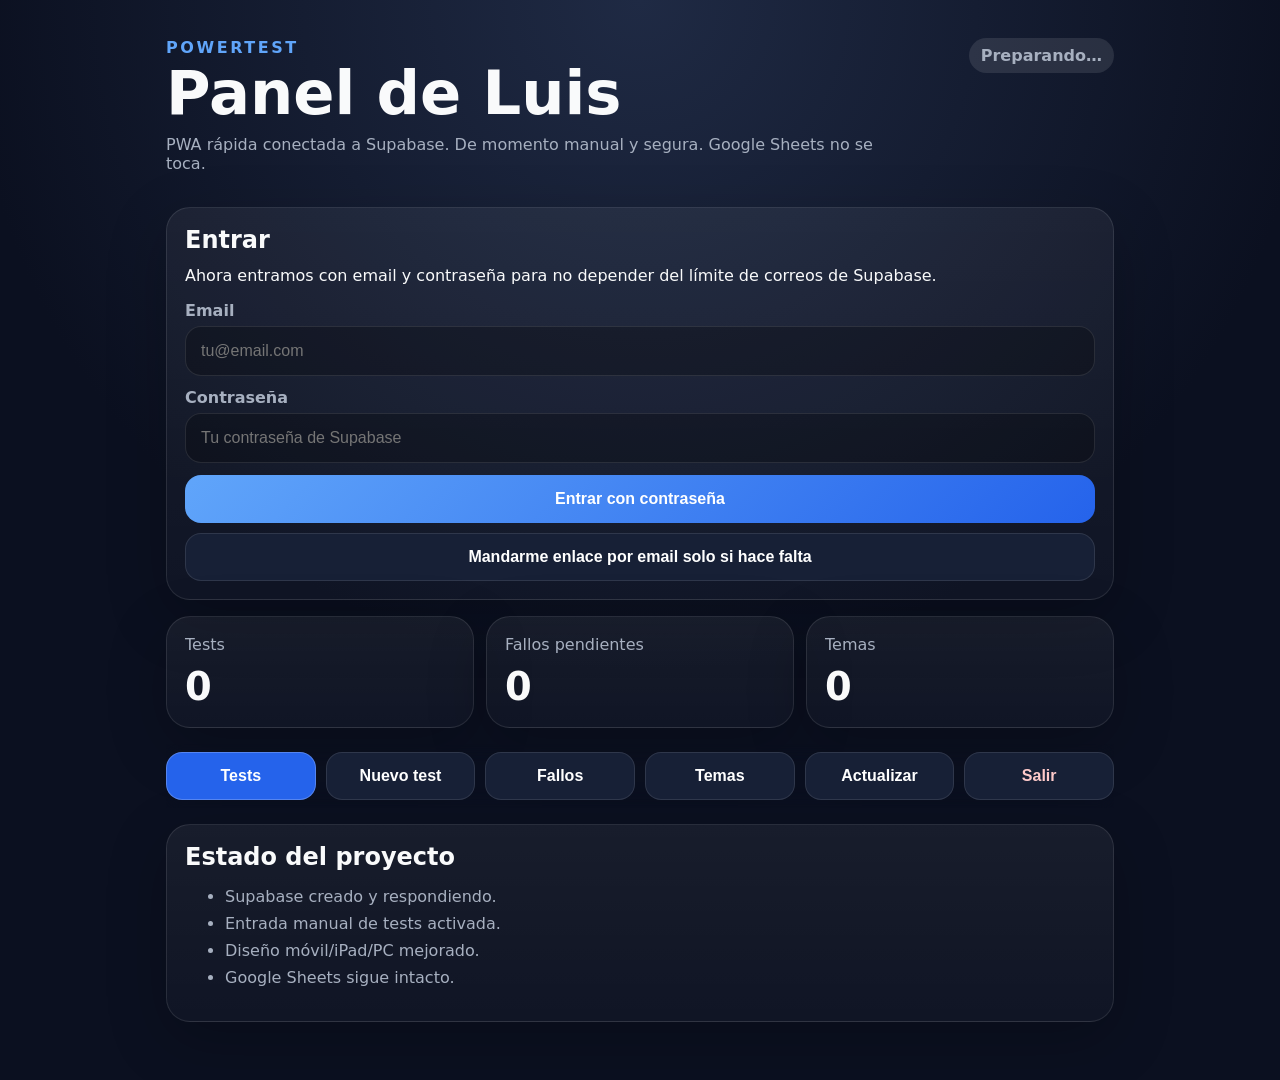
==== index.html @ 5dae1fe8 "Publicar primera PWA PowerTest" ====
<!doctype html>
<html lang="es">
<head>
  <meta charset="utf-8" />
  <meta name="viewport" content="width=device-width, initial-scale=1, viewport-fit=cover" />
  <meta name="theme-color" content="#111827" />
  <title>PowerTest Luis</title>
  <link rel="manifest" href="manifest.webmanifest" />
  <link rel="stylesheet" href="styles.css?v=3" />
</head>
<body>
  <main class="app-shell">
    <header class="hero">
      <div>
        <p class="eyebrow">PowerTest</p>
        <h1>Panel de Luis</h1>
        <p class="subtitle">PWA rápida conectada a Supabase. De momento manual y segura. Google Sheets no se toca.</p>
      </div>
      <div class="status-pill" id="connectionStatus">Preparando…</div>
    </header>

    <section class="card" id="loginCard">
      <h2>Entrar</h2>
      <p>Ahora entramos con email y contraseña para no depender del límite de correos de Supabase.</p>
      <label for="emailInput">Email</label>
      <input id="emailInput" type="email" placeholder="tu@email.com" autocomplete="email" />
      <label for="passwordInput">Contraseña</label>
      <input id="passwordInput" type="password" placeholder="Tu contraseña de Supabase" autocomplete="current-password" />
      <button id="loginBtn" class="primary">Entrar con contraseña</button>
      <button id="magicLinkBtn" class="secondary full" type="button">Mandarme enlace por email solo si hace falta</button>
      <p class="small" id="loginMessage"></p>
    </section>

    <section class="grid" id="dashboard" hidden>
      <article class="card metric">
        <span class="metric-label">Tests</span>
        <strong id="testsCount">0</strong>
      </article>
      <article class="card metric">
        <span class="metric-label">Fallos pendientes</span>
        <strong id="fallosCount">0</strong>
      </article>
      <article class="card metric">
        <span class="metric-label">Temas</span>
        <strong id="temasCount">0</strong>
      </article>
    </section>

    <section class="actions" id="actions" hidden>
      <button data-view="tests" class="tab active">Tests</button>
      <button data-view="new" class="tab">Nuevo test</button>
      <button data-view="fallos" class="tab">Fallos</button>
      <button data-view="temas" class="tab">Temas</button>
      <button id="refreshBtn" class="secondary">Actualizar</button>
      <button id="logoutBtn" class="secondary danger">Salir</button>
    </section>

    <section class="card" id="newTestCard" hidden>
      <h2>Meter test manual</h2>
      <p class="small">Úsalo para probar la base. Más adelante conectaremos PowerTest real para que entre solo.</p>
      <form id="testForm" class="test-form">
        <label for="testNombre">Nombre del test</label>
        <input id="testNombre" type="text" placeholder="Ejemplo: Test Constitución 1" required />

        <div class="form-grid">
          <div>
            <label for="testTotal">Preguntas</label>
            <input id="testTotal" type="number" min="0" inputmode="numeric" placeholder="100" />
          </div>
          <div>
            <label for="testAciertos">Aciertos</label>
            <input id="testAciertos" type="number" min="0" inputmode="numeric" placeholder="75" />
          </div>
          <div>
            <label for="testFallos">Fallos</label>
            <input id="testFallos" type="number" min="0" inputmode="numeric" placeholder="20" />
          </div>
          <div>
            <label for="testNoRespondidas">Sin responder</label>
            <input id="testNoRespondidas" type="number" min="0" inputmode="numeric" placeholder="5" />
          </div>
        </div>

        <div class="form-grid two">
          <div>
            <label for="testPorcentaje">Porcentaje</label>
            <input id="testPorcentaje" type="number" min="0" max="100" step="0.01" inputmode="decimal" placeholder="Se calcula solo" />
          </div>
          <div>
            <label for="testTema">Tema principal</label>
            <input id="testTema" type="text" placeholder="Ejemplo: Tema 1" />
          </div>
        </div>

        <button class="primary" id="saveTestBtn" type="submit">Guardar test en Supabase</button>
        <p class="small" id="testFormMessage"></p>
      </form>
    </section>

    <section class="card" id="contentCard" hidden>
      <div class="section-title-row">
        <h2 id="contentTitle">Últimos tests</h2>
        <span class="small" id="lastUpdateText"></span>
      </div>
      <div id="contentArea" class="list-area">Cargando…</div>
    </section>

    <section class="card info">
      <h2>Estado del proyecto</h2>
      <ul>
        <li>Supabase creado y respondiendo.</li>
        <li>Entrada manual de tests activada.</li>
        <li>Diseño móvil/iPad/PC mejorado.</li>
        <li>Google Sheets sigue intacto.</li>
      </ul>
    </section>
  </main>

  <script type="module" src="app.js?v=3"></script>
</body>
</html>
---- styles.css ----
:root {
  color-scheme: dark;
  --bg: #0b1020;
  --card: #111827;
  --card-2: #172036;
  --text: #f9fafb;
  --muted: #a7b0c0;
  --primary: #60a5fa;
  --primary-2: #2563eb;
  --danger: #ef4444;
  --ok: #34d399;
  --border: rgba(255,255,255,.10);
}

* { box-sizing: border-box; }

html { scroll-behavior: smooth; }

body {
  margin: 0;
  font-family: system-ui, -apple-system, BlinkMacSystemFont, "Segoe UI", sans-serif;
  background: radial-gradient(circle at top, #1f2a44 0, var(--bg) 42rem);
  color: var(--text);
}

.app-shell {
  width: min(980px, 100%);
  margin: 0 auto;
  padding: 16px;
  padding-bottom: 42px;
}

.hero {
  min-height: 150px;
  display: flex;
  justify-content: space-between;
  gap: 20px;
  align-items: flex-start;
  padding: 22px 0 18px;
}

.eyebrow {
  color: var(--primary);
  text-transform: uppercase;
  letter-spacing: .16em;
  font-weight: 800;
  margin: 0 0 8px;
}

h1, h2, h3, p { margin-top: 0; }
h1 { font-size: clamp(2.1rem, 9vw, 3.8rem); line-height: .95; margin-bottom: 12px; }
h2 { margin-bottom: 12px; }
.subtitle { color: var(--muted); max-width: 46rem; }

.card {
  background: linear-gradient(180deg, rgba(255,255,255,.055), rgba(255,255,255,.025));
  border: 1px solid var(--border);
  border-radius: 24px;
  padding: 18px;
  box-shadow: 0 18px 60px rgba(0,0,0,.22);
  margin-bottom: 16px;
}

.status-pill {
  padding: 8px 12px;
  border-radius: 999px;
  background: rgba(255,255,255,.10);
  color: var(--muted);
  white-space: nowrap;
  font-weight: 800;
}
.status-pill.ok { color: #052e1c; background: var(--ok); }
.status-pill.error { color: #450a0a; background: #fca5a5; }

label { display: block; color: var(--muted); margin-bottom: 6px; font-weight: 700; }
input {
  width: 100%;
  border: 1px solid var(--border);
  background: rgba(0,0,0,.25);
  color: var(--text);
  border-radius: 16px;
  padding: 15px;
  font-size: 1rem;
  margin-bottom: 12px;
  outline: none;
}
input:focus {
  border-color: var(--primary);
  box-shadow: 0 0 0 4px rgba(96,165,250,.14);
}

button {
  appearance: none;
  border: 0;
  border-radius: 16px;
  padding: 14px 16px;
  color: white;
  font-weight: 800;
  font-size: 1rem;
  cursor: pointer;
  min-height: 48px;
  transition: transform .12s ease, opacity .12s ease, background .12s ease;
}
button:active { transform: scale(.98); }
button:disabled { opacity: .55; cursor: wait; }

.primary { background: linear-gradient(135deg, var(--primary), var(--primary-2)); width: 100%; }
.secondary, .tab { background: var(--card-2); border: 1px solid var(--border); }
.secondary.full { width: 100%; margin-top: 10px; }
.secondary.danger { color: #fecaca; }
.tab.active { background: var(--primary-2); border-color: rgba(255,255,255,.22); }

.grid {
  display: grid;
  grid-template-columns: repeat(3, 1fr);
  gap: 12px;
  margin-bottom: 16px;
}

.metric { margin-bottom: 0; }
.metric-label { color: var(--muted); display: block; margin-bottom: 10px; }
.metric strong { font-size: 2.4rem; }

.actions {
  position: sticky;
  top: 0;
  z-index: 5;
  display: grid;
  grid-template-columns: repeat(6, 1fr);
  gap: 10px;
  margin-bottom: 16px;
  padding: 8px 0;
  backdrop-filter: blur(10px);
}

.form-grid {
  display: grid;
  grid-template-columns: repeat(4, 1fr);
  gap: 10px;
}
.form-grid.two { grid-template-columns: 1fr 1fr; }

.test-form { margin-top: 14px; }

.section-title-row,
.item-top {
  display: flex;
  align-items: flex-start;
  justify-content: space-between;
  gap: 12px;
}

.list-area {
  display: grid;
  gap: 12px;
}

.item {
  background: rgba(0,0,0,.22);
  border: 1px solid var(--border);
  border-radius: 18px;
  padding: 14px;
}
.item h3 { margin-bottom: 8px; }
.item p { color: var(--muted); margin-bottom: 6px; }
.score {
  flex: 0 0 auto;
  color: #052e1c;
  background: var(--ok);
  border-radius: 999px;
  padding: 6px 10px;
}
.empty { color: var(--muted); padding: 18px; text-align: center; }
.small { color: var(--muted); font-size: .92rem; margin-bottom: 0; }
.error-text { color: #fecaca; }
.info li { margin-bottom: 8px; color: var(--muted); }

@media (max-width: 720px) {
  .app-shell { padding: 14px; }
  .hero { flex-direction: column; min-height: auto; }
  .grid { grid-template-columns: 1fr; }
  .actions { grid-template-columns: 1fr 1fr 1fr; }
  .form-grid, .form-grid.two { grid-template-columns: 1fr 1fr; }
}

@media (max-width: 420px) {
  .actions { grid-template-columns: 1fr 1fr; }
  .form-grid, .form-grid.two { grid-template-columns: 1fr; }
  .section-title-row, .item-top { flex-direction: column; }
}
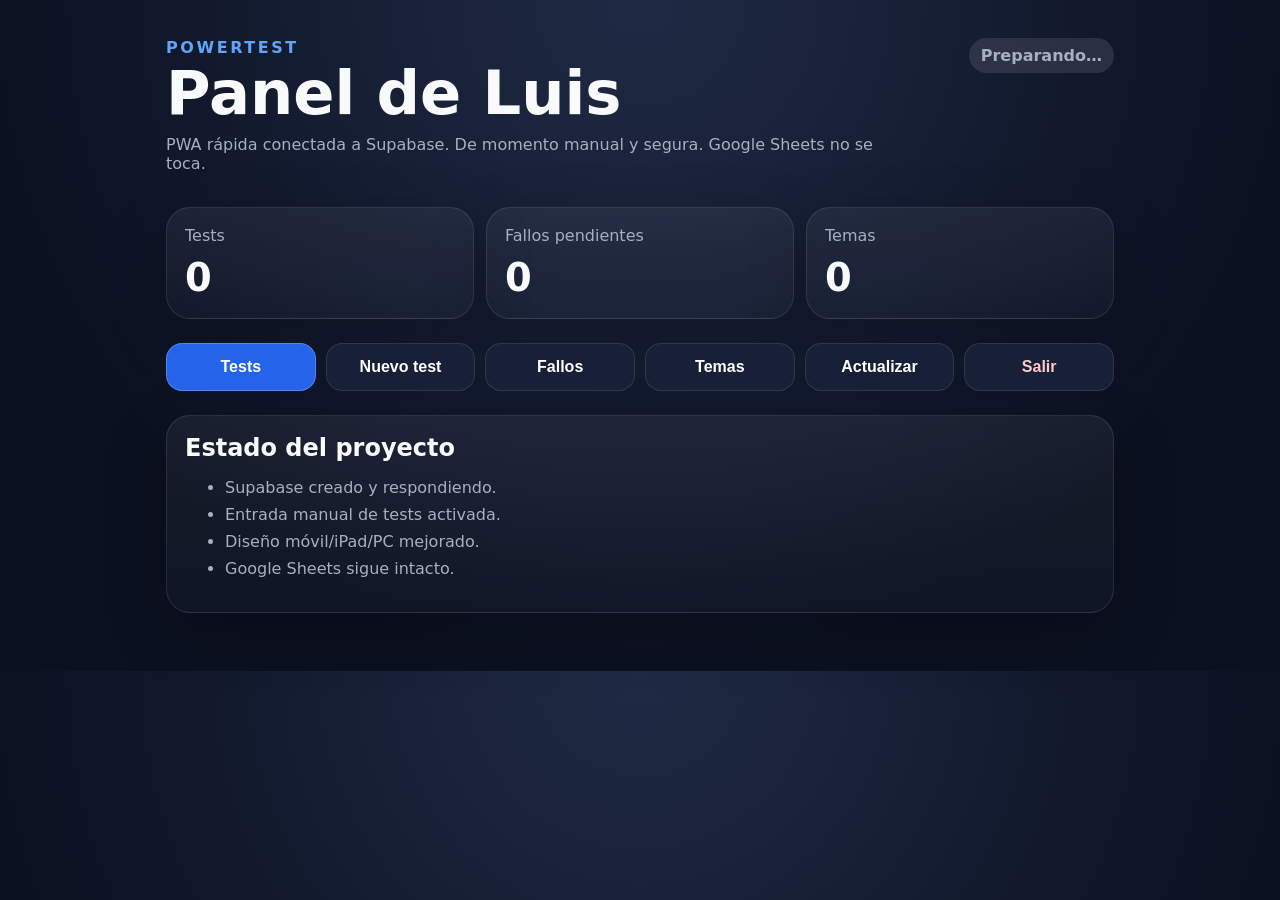
==== commit 7d9d3187: "Separar inicio de sesión del panel" ====
--- a/index.html
+++ b/index.html
@@ -5,8 +5,9 @@
   <meta name="viewport" content="width=device-width, initial-scale=1, viewport-fit=cover" />
   <meta name="theme-color" content="#111827" />
   <title>PowerTest Luis</title>
+  <link rel="icon" href="icon.svg" type="image/svg+xml" />
   <link rel="manifest" href="manifest.webmanifest" />
-  <link rel="stylesheet" href="styles.css?v=3" />
+  <link rel="stylesheet" href="styles.css?v=4" />
 </head>
 <body>
   <main class="app-shell">
@@ -18,18 +19,6 @@
       </div>
       <div class="status-pill" id="connectionStatus">Preparando…</div>
     </header>
-
-    <section class="card" id="loginCard">
-      <h2>Entrar</h2>
-      <p>Ahora entramos con email y contraseña para no depender del límite de correos de Supabase.</p>
-      <label for="emailInput">Email</label>
-      <input id="emailInput" type="email" placeholder="tu@email.com" autocomplete="email" />
-      <label for="passwordInput">Contraseña</label>
-      <input id="passwordInput" type="password" placeholder="Tu contraseña de Supabase" autocomplete="current-password" />
-      <button id="loginBtn" class="primary">Entrar con contraseña</button>
-      <button id="magicLinkBtn" class="secondary full" type="button">Mandarme enlace por email solo si hace falta</button>
-      <p class="small" id="loginMessage"></p>
-    </section>
 
     <section class="grid" id="dashboard" hidden>
       <article class="card metric">
@@ -116,6 +105,6 @@
     </section>
   </main>
 
-  <script type="module" src="app.js?v=3"></script>
+  <script type="module" src="app.js?v=4"></script>
 </body>
 </html>
--- a/styles.css
+++ b/styles.css
@@ -23,11 +23,61 @@
   color: var(--text);
 }
 
+body.login-page {
+  min-height: 100vh;
+  display: grid;
+  place-items: center;
+  background:
+    radial-gradient(circle at top left, rgba(96,165,250,.22), transparent 26rem),
+    radial-gradient(circle at bottom right, rgba(52,211,153,.15), transparent 24rem),
+    var(--bg);
+}
+
 .app-shell {
   width: min(980px, 100%);
   margin: 0 auto;
   padding: 16px;
   padding-bottom: 42px;
+}
+
+.login-shell {
+  width: min(1040px, 100%);
+  min-height: 100vh;
+  display: grid;
+  grid-template-columns: 1.05fr .95fr;
+  align-items: center;
+  gap: 28px;
+  padding: 24px;
+}
+
+.login-brand {
+  padding: 24px;
+}
+
+.login-card {
+  margin-bottom: 0;
+  padding: 24px;
+  background: linear-gradient(180deg, rgba(255,255,255,.08), rgba(255,255,255,.03));
+}
+
+.login-form {
+  margin-top: 22px;
+}
+
+.login-points {
+  display: flex;
+  flex-wrap: wrap;
+  gap: 10px;
+  margin-top: 24px;
+}
+
+.login-points span {
+  border: 1px solid var(--border);
+  border-radius: 999px;
+  background: rgba(255,255,255,.07);
+  color: var(--muted);
+  font-weight: 800;
+  padding: 10px 12px;
 }
 
 .hero {
@@ -177,6 +227,9 @@
 
 @media (max-width: 720px) {
   .app-shell { padding: 14px; }
+  .login-shell { grid-template-columns: 1fr; align-content: center; padding: 16px; }
+  .login-brand { padding: 8px 4px; }
+  .login-card { padding: 18px; }
   .hero { flex-direction: column; min-height: auto; }
   .grid { grid-template-columns: 1fr; }
   .actions { grid-template-columns: 1fr 1fr 1fr; }
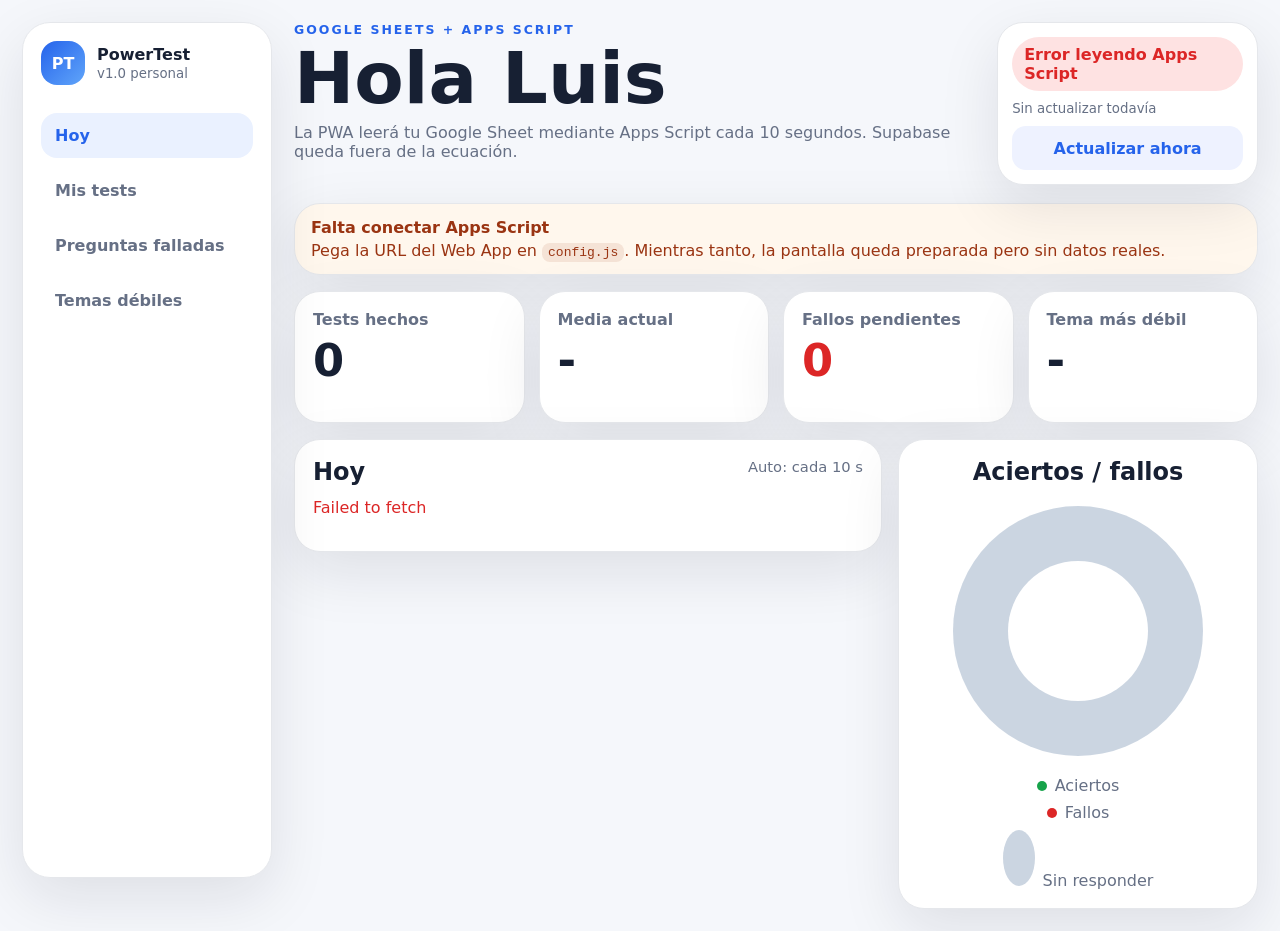
==== commit f5176319: "feat: conectar PWA con Google Sheets - Sustituye Supabase por Apps Script como fuente de datos  - Añ" ====
--- a/index.html
+++ b/index.html
@@ -3,107 +3,93 @@
 <head>
   <meta charset="utf-8" />
   <meta name="viewport" content="width=device-width, initial-scale=1, viewport-fit=cover" />
-  <meta name="theme-color" content="#111827" />
+  <meta name="theme-color" content="#f5f7fb" />
   <title>PowerTest Luis</title>
-  <link rel="icon" href="icon.svg" type="image/svg+xml" />
   <link rel="manifest" href="manifest.webmanifest" />
   <link rel="stylesheet" href="styles.css?v=4" />
 </head>
 <body>
   <main class="app-shell">
-    <header class="hero">
-      <div>
-        <p class="eyebrow">PowerTest</p>
-        <h1>Panel de Luis</h1>
-        <p class="subtitle">PWA rápida conectada a Supabase. De momento manual y segura. Google Sheets no se toca.</p>
+    <aside class="side-nav" aria-label="Menú principal">
+      <div class="brand">
+        <span class="logo">PT</span>
+        <div>
+          <strong>PowerTest</strong>
+          <small>v1.0 personal</small>
+        </div>
       </div>
-      <div class="status-pill" id="connectionStatus">Preparando…</div>
-    </header>
+      <button data-view="hoy" class="nav-btn active">Hoy</button>
+      <button data-view="tests" class="nav-btn">Mis tests</button>
+      <button data-view="fallos" class="nav-btn">Preguntas falladas</button>
+      <button data-view="temas" class="nav-btn">Temas débiles</button>
+    </aside>
 
-    <section class="grid" id="dashboard" hidden>
-      <article class="card metric">
-        <span class="metric-label">Tests</span>
-        <strong id="testsCount">0</strong>
-      </article>
-      <article class="card metric">
-        <span class="metric-label">Fallos pendientes</span>
-        <strong id="fallosCount">0</strong>
-      </article>
-      <article class="card metric">
-        <span class="metric-label">Temas</span>
-        <strong id="temasCount">0</strong>
-      </article>
-    </section>
+    <section class="main-panel">
+      <header class="hero">
+        <div>
+          <p class="eyebrow">Google Sheets + Apps Script</p>
+          <h1>Hola Luis</h1>
+          <p class="subtitle">La PWA leerá tu Google Sheet mediante Apps Script cada 10 segundos. Supabase queda fuera de la ecuación.</p>
+        </div>
+        <div class="status-card">
+          <span class="status-pill" id="connectionStatus">Preparando…</span>
+          <small id="lastUpdateText">Sin actualizar todavía</small>
+          <button id="refreshBtn" class="secondary">Actualizar ahora</button>
+        </div>
+      </header>
 
-    <section class="actions" id="actions" hidden>
-      <button data-view="tests" class="tab active">Tests</button>
-      <button data-view="new" class="tab">Nuevo test</button>
-      <button data-view="fallos" class="tab">Fallos</button>
-      <button data-view="temas" class="tab">Temas</button>
-      <button id="refreshBtn" class="secondary">Actualizar</button>
-      <button id="logoutBtn" class="secondary danger">Salir</button>
-    </section>
+      <section class="setup-warning" id="setupWarning">
+        <strong>Falta conectar Apps Script</strong>
+        <span>Pega la URL del Web App en <code>config.js</code>. Mientras tanto, la pantalla queda preparada pero sin datos reales.</span>
+      </section>
 
-    <section class="card" id="newTestCard" hidden>
-      <h2>Meter test manual</h2>
-      <p class="small">Úsalo para probar la base. Más adelante conectaremos PowerTest real para que entre solo.</p>
-      <form id="testForm" class="test-form">
-        <label for="testNombre">Nombre del test</label>
-        <input id="testNombre" type="text" placeholder="Ejemplo: Test Constitución 1" required />
+      <section class="grid" id="dashboard">
+        <article class="card metric">
+          <span class="metric-label">Tests hechos</span>
+          <strong id="testsCount">0</strong>
+        </article>
+        <article class="card metric">
+          <span class="metric-label">Media actual</span>
+          <strong id="averageScore">-</strong>
+        </article>
+        <article class="card metric danger-card">
+          <span class="metric-label">Fallos pendientes</span>
+          <strong id="fallosCount">0</strong>
+        </article>
+        <article class="card metric">
+          <span class="metric-label">Tema más débil</span>
+          <strong id="weakTopic">-</strong>
+        </article>
+      </section>
 
-        <div class="form-grid">
-          <div>
-            <label for="testTotal">Preguntas</label>
-            <input id="testTotal" type="number" min="0" inputmode="numeric" placeholder="100" />
+      <section class="content-layout">
+        <section class="card" id="contentCard">
+          <div class="section-title-row">
+            <h2 id="contentTitle">Hoy</h2>
+            <span class="small" id="autoRefreshText">Auto: cada 10 s</span>
           </div>
-          <div>
-            <label for="testAciertos">Aciertos</label>
-            <input id="testAciertos" type="number" min="0" inputmode="numeric" placeholder="75" />
+          <div id="contentArea" class="list-area">Cargando…</div>
+        </section>
+
+        <section class="card chart-card">
+          <h2>Aciertos / fallos</h2>
+          <div class="donut" id="donutChart" style="--good: 0; --bad: 0; --empty: 100;"></div>
+          <div class="legend">
+            <span><i class="dot good"></i>Aciertos</span>
+            <span><i class="dot bad"></i>Fallos</span>
+            <span><i class="dot empty"></i>Sin responder</span>
           </div>
-          <div>
-            <label for="testFallos">Fallos</label>
-            <input id="testFallos" type="number" min="0" inputmode="numeric" placeholder="20" />
-          </div>
-          <div>
-            <label for="testNoRespondidas">Sin responder</label>
-            <input id="testNoRespondidas" type="number" min="0" inputmode="numeric" placeholder="5" />
-          </div>
-        </div>
-
-        <div class="form-grid two">
-          <div>
-            <label for="testPorcentaje">Porcentaje</label>
-            <input id="testPorcentaje" type="number" min="0" max="100" step="0.01" inputmode="decimal" placeholder="Se calcula solo" />
-          </div>
-          <div>
-            <label for="testTema">Tema principal</label>
-            <input id="testTema" type="text" placeholder="Ejemplo: Tema 1" />
-          </div>
-        </div>
-
-        <button class="primary" id="saveTestBtn" type="submit">Guardar test en Supabase</button>
-        <p class="small" id="testFormMessage"></p>
-      </form>
-    </section>
-
-    <section class="card" id="contentCard" hidden>
-      <div class="section-title-row">
-        <h2 id="contentTitle">Últimos tests</h2>
-        <span class="small" id="lastUpdateText"></span>
-      </div>
-      <div id="contentArea" class="list-area">Cargando…</div>
-    </section>
-
-    <section class="card info">
-      <h2>Estado del proyecto</h2>
-      <ul>
-        <li>Supabase creado y respondiendo.</li>
-        <li>Entrada manual de tests activada.</li>
-        <li>Diseño móvil/iPad/PC mejorado.</li>
-        <li>Google Sheets sigue intacto.</li>
-      </ul>
+        </section>
+      </section>
     </section>
   </main>
+
+  <nav class="bottom-nav" aria-label="Menú móvil">
+    <button data-view="hoy" class="nav-btn active">Hoy</button>
+    <button data-view="tests" class="nav-btn">Tests</button>
+    <button data-view="fallos" class="nav-btn">Fallos</button>
+    <button data-view="temas" class="nav-btn">Temas</button>
+  </nav>
 
   <script type="module" src="app.js?v=4"></script>
 </body>
--- a/styles.css
+++ b/styles.css
@@ -1,197 +1,179 @@
 :root {
-  color-scheme: dark;
-  --bg: #0b1020;
-  --card: #111827;
-  --card-2: #172036;
-  --text: #f9fafb;
-  --muted: #a7b0c0;
-  --primary: #60a5fa;
-  --primary-2: #2563eb;
-  --danger: #ef4444;
-  --ok: #34d399;
-  --border: rgba(255,255,255,.10);
+  color-scheme: light;
+  --bg: #f5f7fb;
+  --panel: #ffffff;
+  --card: #ffffff;
+  --text: #172033;
+  --muted: #667085;
+  --line: #e5e7eb;
+  --blue: #2563eb;
+  --blue-soft: #eaf1ff;
+  --green: #16a34a;
+  --green-soft: #dcfce7;
+  --yellow: #d97706;
+  --yellow-soft: #fef3c7;
+  --red: #dc2626;
+  --red-soft: #fee2e2;
+  --shadow: 0 20px 60px rgba(15, 23, 42, .10);
 }
 
 * { box-sizing: border-box; }
-
 html { scroll-behavior: smooth; }
-
 body {
   margin: 0;
-  font-family: system-ui, -apple-system, BlinkMacSystemFont, "Segoe UI", sans-serif;
-  background: radial-gradient(circle at top, #1f2a44 0, var(--bg) 42rem);
+  font-family: Inter, system-ui, -apple-system, BlinkMacSystemFont, "Segoe UI", sans-serif;
+  background: var(--bg);
   color: var(--text);
 }
 
-body.login-page {
+button, input { font: inherit; }
+button { cursor: pointer; }
+button:disabled { opacity: .55; cursor: wait; }
+
+.app-shell {
   min-height: 100vh;
   display: grid;
+  grid-template-columns: 250px 1fr;
+  gap: 22px;
+  padding: 22px;
+}
+
+.side-nav {
+  position: sticky;
+  top: 22px;
+  height: calc(100vh - 44px);
+  background: var(--panel);
+  border: 1px solid var(--line);
+  border-radius: 28px;
+  padding: 18px;
+  box-shadow: var(--shadow);
+  display: flex;
+  flex-direction: column;
+  gap: 10px;
+}
+
+.brand {
+  display: flex;
+  align-items: center;
+  gap: 12px;
+  margin-bottom: 18px;
+}
+.logo {
+  width: 44px;
+  height: 44px;
+  border-radius: 16px;
+  display: grid;
   place-items: center;
-  background:
-    radial-gradient(circle at top left, rgba(96,165,250,.22), transparent 26rem),
-    radial-gradient(circle at bottom right, rgba(52,211,153,.15), transparent 24rem),
-    var(--bg);
-}
-
-.app-shell {
-  width: min(980px, 100%);
-  margin: 0 auto;
-  padding: 16px;
-  padding-bottom: 42px;
-}
-
-.login-shell {
-  width: min(1040px, 100%);
-  min-height: 100vh;
-  display: grid;
-  grid-template-columns: 1.05fr .95fr;
-  align-items: center;
-  gap: 28px;
-  padding: 24px;
-}
-
-.login-brand {
-  padding: 24px;
-}
-
-.login-card {
-  margin-bottom: 0;
-  padding: 24px;
-  background: linear-gradient(180deg, rgba(255,255,255,.08), rgba(255,255,255,.03));
-}
-
-.login-form {
-  margin-top: 22px;
-}
-
-.login-points {
-  display: flex;
-  flex-wrap: wrap;
-  gap: 10px;
-  margin-top: 24px;
-}
-
-.login-points span {
-  border: 1px solid var(--border);
-  border-radius: 999px;
-  background: rgba(255,255,255,.07);
+  color: white;
+  background: linear-gradient(135deg, #2563eb, #60a5fa);
+  font-weight: 900;
+}
+.brand small { display: block; color: var(--muted); margin-top: 2px; }
+
+.nav-btn {
+  border: 0;
+  border-radius: 16px;
+  background: transparent;
   color: var(--muted);
+  padding: 13px 14px;
+  text-align: left;
   font-weight: 800;
-  padding: 10px 12px;
-}
-
+}
+.nav-btn.active {
+  background: var(--blue-soft);
+  color: var(--blue);
+}
+
+.main-panel {
+  min-width: 0;
+}
 .hero {
-  min-height: 150px;
   display: flex;
   justify-content: space-between;
-  gap: 20px;
   align-items: flex-start;
-  padding: 22px 0 18px;
-}
-
+  gap: 18px;
+  margin-bottom: 18px;
+}
 .eyebrow {
-  color: var(--primary);
+  margin: 0 0 8px;
+  color: var(--blue);
   text-transform: uppercase;
   letter-spacing: .16em;
-  font-weight: 800;
-  margin: 0 0 8px;
-}
-
+  font-size: .78rem;
+  font-weight: 900;
+}
 h1, h2, h3, p { margin-top: 0; }
-h1 { font-size: clamp(2.1rem, 9vw, 3.8rem); line-height: .95; margin-bottom: 12px; }
+h1 { font-size: clamp(2.4rem, 7vw, 4.5rem); line-height: .92; margin-bottom: 12px; }
 h2 { margin-bottom: 12px; }
-.subtitle { color: var(--muted); max-width: 46rem; }
-
-.card {
-  background: linear-gradient(180deg, rgba(255,255,255,.055), rgba(255,255,255,.025));
-  border: 1px solid var(--border);
-  border-radius: 24px;
-  padding: 18px;
-  box-shadow: 0 18px 60px rgba(0,0,0,.22);
-  margin-bottom: 16px;
-}
-
+.subtitle { color: var(--muted); max-width: 760px; }
+
+.status-card,
+.card,
+.setup-warning {
+  background: var(--card);
+  border: 1px solid var(--line);
+  border-radius: 26px;
+  box-shadow: var(--shadow);
+}
+.status-card {
+  min-width: 230px;
+  padding: 14px;
+  display: grid;
+  gap: 10px;
+}
+.status-card small { color: var(--muted); }
 .status-pill {
+  display: inline-flex;
+  justify-content: center;
   padding: 8px 12px;
   border-radius: 999px;
-  background: rgba(255,255,255,.10);
-  color: var(--muted);
-  white-space: nowrap;
-  font-weight: 800;
-}
-.status-pill.ok { color: #052e1c; background: var(--ok); }
-.status-pill.error { color: #450a0a; background: #fca5a5; }
-
-label { display: block; color: var(--muted); margin-bottom: 6px; font-weight: 700; }
-input {
-  width: 100%;
-  border: 1px solid var(--border);
-  background: rgba(0,0,0,.25);
-  color: var(--text);
-  border-radius: 16px;
-  padding: 15px;
-  font-size: 1rem;
-  margin-bottom: 12px;
-  outline: none;
-}
-input:focus {
-  border-color: var(--primary);
-  box-shadow: 0 0 0 4px rgba(96,165,250,.14);
-}
-
-button {
-  appearance: none;
+  background: var(--yellow-soft);
+  color: var(--yellow);
+  font-weight: 900;
+}
+.status-pill.ok { background: var(--green-soft); color: var(--green); }
+.status-pill.error { background: var(--red-soft); color: var(--red); }
+
+.secondary,
+.primary {
+  min-height: 44px;
   border: 0;
-  border-radius: 16px;
+  border-radius: 14px;
+  padding: 12px 14px;
+  font-weight: 900;
+}
+.secondary { background: #eef2ff; color: var(--blue); }
+.primary { background: var(--blue); color: white; }
+
+.setup-warning {
+  display: grid;
+  gap: 4px;
   padding: 14px 16px;
-  color: white;
-  font-weight: 800;
-  font-size: 1rem;
-  cursor: pointer;
-  min-height: 48px;
-  transition: transform .12s ease, opacity .12s ease, background .12s ease;
-}
-button:active { transform: scale(.98); }
-button:disabled { opacity: .55; cursor: wait; }
-
-.primary { background: linear-gradient(135deg, var(--primary), var(--primary-2)); width: 100%; }
-.secondary, .tab { background: var(--card-2); border: 1px solid var(--border); }
-.secondary.full { width: 100%; margin-top: 10px; }
-.secondary.danger { color: #fecaca; }
-.tab.active { background: var(--primary-2); border-color: rgba(255,255,255,.22); }
+  margin-bottom: 16px;
+  background: #fff7ed;
+  color: #9a3412;
+}
+.setup-warning[hidden] { display: none; }
+.setup-warning code { background: rgba(154, 52, 18, .10); padding: 2px 6px; border-radius: 8px; }
 
 .grid {
   display: grid;
-  grid-template-columns: repeat(3, 1fr);
-  gap: 12px;
+  grid-template-columns: repeat(4, minmax(0, 1fr));
+  gap: 14px;
   margin-bottom: 16px;
 }
-
-.metric { margin-bottom: 0; }
-.metric-label { color: var(--muted); display: block; margin-bottom: 10px; }
-.metric strong { font-size: 2.4rem; }
-
-.actions {
-  position: sticky;
-  top: 0;
-  z-index: 5;
-  display: grid;
-  grid-template-columns: repeat(6, 1fr);
-  gap: 10px;
-  margin-bottom: 16px;
-  padding: 8px 0;
-  backdrop-filter: blur(10px);
-}
-
-.form-grid {
-  display: grid;
-  grid-template-columns: repeat(4, 1fr);
-  gap: 10px;
-}
-.form-grid.two { grid-template-columns: 1fr 1fr; }
-
-.test-form { margin-top: 14px; }
-
+.card { padding: 18px; }
+.metric { min-height: 132px; }
+.metric-label { color: var(--muted); font-weight: 800; display: block; margin-bottom: 10px; }
+.metric strong { font-size: clamp(1.8rem, 5vw, 2.8rem); line-height: 1; }
+.danger-card strong { color: var(--red); }
+
+.content-layout {
+  display: grid;
+  grid-template-columns: minmax(0, 1.5fr) 360px;
+  gap: 16px;
+  align-items: start;
+}
 .section-title-row,
 .item-top {
   display: flex;
@@ -199,45 +181,87 @@
   justify-content: space-between;
   gap: 12px;
 }
-
-.list-area {
-  display: grid;
-  gap: 12px;
-}
-
+.small { color: var(--muted); font-size: .92rem; }
+.list-area { display: grid; gap: 12px; }
 .item {
-  background: rgba(0,0,0,.22);
-  border: 1px solid var(--border);
-  border-radius: 18px;
+  border: 1px solid var(--line);
+  border-radius: 20px;
   padding: 14px;
-}
+  background: #fbfdff;
+}
+.item.highlight { background: linear-gradient(135deg, #eff6ff, #ffffff); border-color: #bfdbfe; }
 .item h3 { margin-bottom: 8px; }
 .item p { color: var(--muted); margin-bottom: 6px; }
+.empty { color: var(--muted); text-align: center; padding: 28px 16px; }
+.error-text { color: var(--red); }
+
 .score {
   flex: 0 0 auto;
-  color: #052e1c;
-  background: var(--ok);
   border-radius: 999px;
   padding: 6px 10px;
-}
-.empty { color: var(--muted); padding: 18px; text-align: center; }
-.small { color: var(--muted); font-size: .92rem; margin-bottom: 0; }
-.error-text { color: #fecaca; }
-.info li { margin-bottom: 8px; color: var(--muted); }
-
-@media (max-width: 720px) {
-  .app-shell { padding: 14px; }
-  .login-shell { grid-template-columns: 1fr; align-content: center; padding: 16px; }
-  .login-brand { padding: 8px 4px; }
-  .login-card { padding: 18px; }
-  .hero { flex-direction: column; min-height: auto; }
+  background: var(--blue-soft);
+  color: var(--blue);
+}
+.score.good { background: var(--green-soft); color: var(--green); }
+.score.warn { background: var(--yellow-soft); color: var(--yellow); }
+.score.bad { background: var(--red-soft); color: var(--red); }
+.score.neutral { background: #f1f5f9; color: var(--muted); }
+
+.chart-card { text-align: center; }
+.donut {
+  width: min(250px, 72vw);
+  aspect-ratio: 1;
+  margin: 20px auto;
+  border-radius: 50%;
+  background: conic-gradient(
+    var(--green) 0 calc(var(--good) * 1%),
+    var(--red) calc(var(--good) * 1%) calc((var(--good) + var(--bad)) * 1%),
+    #cbd5e1 calc((var(--good) + var(--bad)) * 1%) 100%
+  );
+  position: relative;
+}
+.donut::after {
+  content: '';
+  position: absolute;
+  inset: 22%;
+  background: var(--card);
+  border-radius: 50%;
+}
+.legend { display: grid; gap: 8px; justify-content: center; color: var(--muted); }
+.dot { display: inline-block; width: 10px; height: 10px; border-radius: 50%; margin-right: 8px; }
+.dot.good { background: var(--green); }
+.dot.bad { background: var(--red); }
+.dot.empty { background: #cbd5e1; }
+
+.bottom-nav { display: none; }
+
+@media (max-width: 980px) {
+  .app-shell { grid-template-columns: 1fr; padding: 14px; padding-bottom: 86px; }
+  .side-nav { display: none; }
+  .hero { flex-direction: column; }
+  .status-card { width: 100%; }
+  .grid { grid-template-columns: repeat(2, minmax(0, 1fr)); }
+  .content-layout { grid-template-columns: 1fr; }
+  .bottom-nav {
+    position: fixed;
+    left: 12px;
+    right: 12px;
+    bottom: 12px;
+    z-index: 20;
+    display: grid;
+    grid-template-columns: repeat(4, 1fr);
+    gap: 6px;
+    padding: 8px;
+    background: rgba(255,255,255,.92);
+    border: 1px solid var(--line);
+    border-radius: 22px;
+    box-shadow: var(--shadow);
+    backdrop-filter: blur(12px);
+  }
+  .bottom-nav .nav-btn { text-align: center; padding: 11px 6px; font-size: .86rem; }
+}
+
+@media (max-width: 520px) {
   .grid { grid-template-columns: 1fr; }
-  .actions { grid-template-columns: 1fr 1fr 1fr; }
-  .form-grid, .form-grid.two { grid-template-columns: 1fr 1fr; }
-}
-
-@media (max-width: 420px) {
-  .actions { grid-template-columns: 1fr 1fr; }
-  .form-grid, .form-grid.two { grid-template-columns: 1fr; }
   .section-title-row, .item-top { flex-direction: column; }
 }
